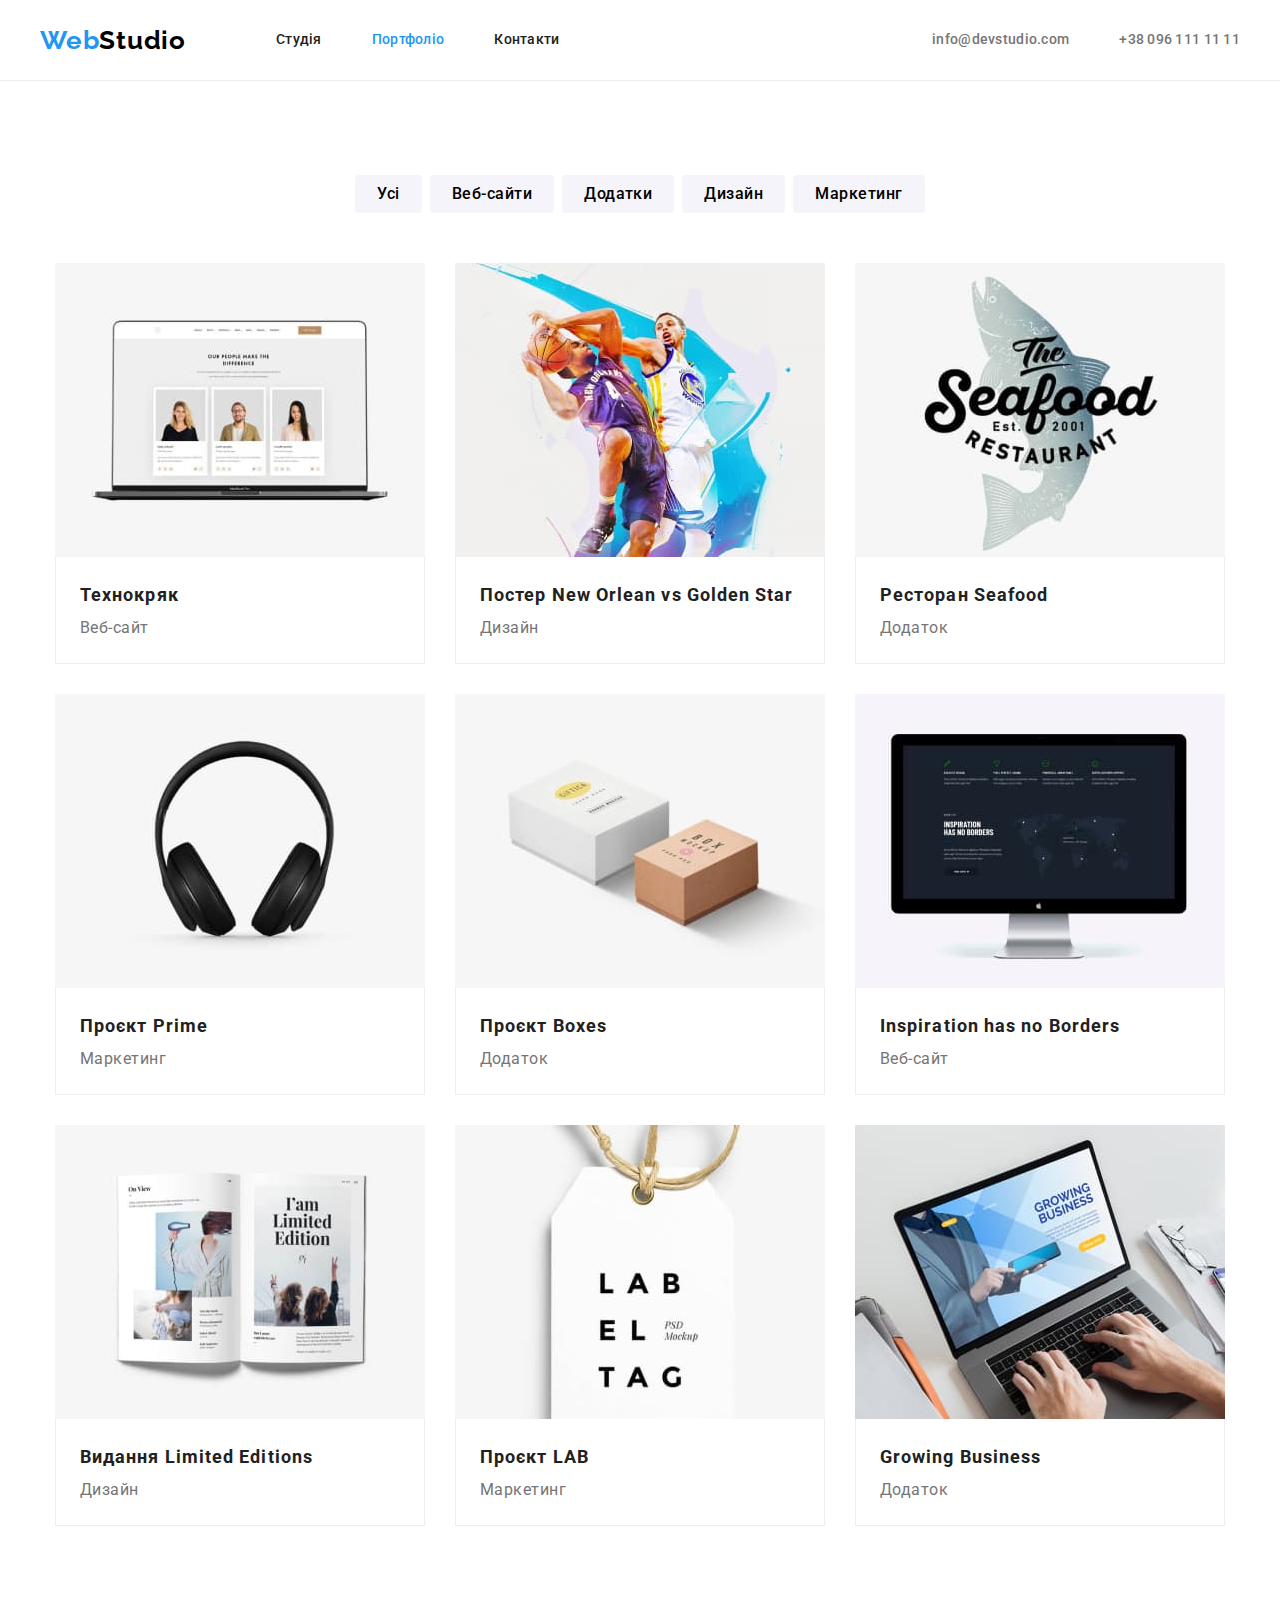
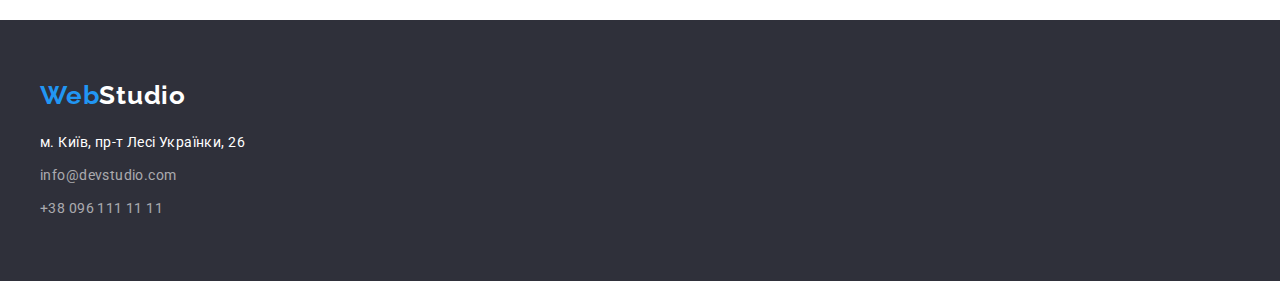
==== portfolio.html @ b2cba9a1 "Initial commit" ====
<!DOCTYPE html>
<html lang="uk">
	<head>
		<meta charset="UTF-8" />
		<meta http-equiv="X-UA-Compatible" content="IE=edge" />
		<meta name="viewport" content="width=device-width, initial-scale=1.0" />
		<title>Portfolio</title>
<!----------------------------- Modern Normailze ------------------------------>
<link rel="stylesheet" href="https://cdnjs.cloudflare.com/ajax/libs/modern-normalize/1.1.0/modern-normalize.min.css" integrity="sha512-wpPYUAdjBVSE4KJnH1VR1HeZfpl1ub8YT/NKx4PuQ5NmX2tKuGu6U/JRp5y+Y8XG2tV+wKQpNHVUX03MfMFn9Q==" crossorigin="anonymous" referrerpolicy="no-referrer" />
<!-------------------------------- Font-style ---------------------------------->
		<link rel="preconnect" href="https://fonts.googleapis.com" />
		<link rel="preconnect" href="https://fonts.gstatic.com" crossorigin />
		<link
			href="https://fonts.googleapis.com/css2?family=Raleway:wght@700&family=Roboto:wght@400;500;700;900&display=swap"
			rel="stylesheet"
		/>
<!---------------------------------- Styles ------------------------------------>
		<link rel="stylesheet" href="./css/styles.css" />
	</head>

<!---------------------------------- BODY ------------------------------------>
	<body>
		<!-- шапка сайту -->
		<header class="header">
			<div class="container nav">
				<!-- prettier-ignore -->
			<a href="./index.html" class="logo link">
				Web<span class="logo-header">Studio</span>
			</a>

			<!-- навігація по сайту -->
			<nav class="navigation">
				<ul class="nav-list list">
					<li>
						<a href="./index.html" class="nav-link link link-header">Студія</a>
					</li>
					<li>
						<a href="./portfolio.html" class="nav-link link link-header current">Портфоліо</a>
					</li>
					<li><a href="" class="nav-link link link-header">Контакти</a></li>
				</ul>
			</nav>

			<!-- зворотній зв'язок -->
			<ul class="contact-list list">
				<li>
					<a href="mailto:info@devstudio.com" class="contact-header link link-header">
						info@devstudio.com
					</a>
				</li>
				<li>
					<a href="tel:+380961111111" class="contact-header link link-header">
						+38 096 111 11 11
					</a>
				</li>
			</ul>
			</div>
		</header>

		<main>
			<section class="section">
				<div class="container">
					<!-- кнопки фільтру -->
				<ul class="button-list list padding-list-btn">
					<li><button type="button" class="btn">Усі</button></li>
					<li><button type="button" class="btn">Веб-сайти</button></li>
					<li><button type="button" class="btn">Додатки</button></li>
					<li><button type="button" class="btn">Дизайн</button></li>
					<li><button type="button" class="btn">Маркетинг</button></li>
				</ul>

				<!-- Приклади робіт -->
				<ul class="list gap-list no-padding-top">
					<li class="min-width">
						<img
							src="./images/portfolio/laptop.jpg"
							alt="ноутбук на екрані якого представлено фотографії працівників"
							width="370"
							height="294"
						/>
						<div class="card-content">
							<h2 class="portfolio-title">Технокряк</h2>
							<p class="portfolio-description">Веб-сайт</p>
						</div>
					</li>
					<li class="min-width">
						<img
							src="./images/portfolio/basketball-players.jpg"
							alt="два гравці баскетболу борються за м'яч"
							width="370"
							height="294"
						/>
						<div class="card-content">
							<h2 class="portfolio-title">
								Постер <span lang="en">New Orlean vs Golden Star</span>
							</h2>
							<p class="portfolio-description">Дизайн</p>
						</div>
					</li>
					<li class="min-width">
						<img
							src="./images/portfolio/sea-food.jpg"
							alt="напис на фоні риби 'The Seafood Restaurant'"
							width="370"
							height="294"
						/>
						<div class="card-content">
							<h2 class="portfolio-title">
								Ресторан
								<span lang="en">Seafood</span>
							</h2>
							<p class="portfolio-description">Додаток</p>
						</div>
					</li>
					<li class="min-width">
						<img
							src="./images/portfolio/headphones.jpg"
							alt="великі, чорні, безпровідні слухавки"
							width="370"
							height="294"
						/>
						<div class="card-content">
							<h2 class="portfolio-title">
								Проєкт
								<span lang="en">Prime</span>
							</h2>
							<p class="portfolio-description">Маркетинг</p>
						</div>
					</li>
					<li class="min-width">
						<img
							src="./images/portfolio/boxes.jpg"
							alt="дві картонні коробки, одна більша білого кольору та менша бежового кольору"
							width="370"
							height="294"
						/>
						<div class="card-content">
							<h2 class="portfolio-title">
								Проєкт
								<span lang="en">Boxes</span>
							</h2>
							<p class="portfolio-description">Додаток</p>
						</div>
					</li>
					<li class="min-width">
						<img
							src="./images/portfolio/monitor.jpg"
							alt="монітор на екрані якого на темному фоні є кілька написів білого кольору та карта світу"
							width="370"
							height="294"
						/>
						<div class="card-content">
							<h2 class="portfolio-title">
								<span lang="en">Inspiration has no Borders</span>
							</h2>
							<p class="portfolio-description">Веб-сайт</p>
						</div>
					</li>
					<li class="min-width">
						<img
							src="./images/portfolio/book.jpg"
							alt=" розгорнута книжка на одній з сторінок якої фото з жінкою в халаті яка сушить волосся феном і друга жінка яка сидить навприсядки та на другій сторінці фото з двома жінками з розпущеним волоссям, що стоять до нас спиною й одна з них, та що по лівій стороні, з піднесеною лівою рукою показує знак V"
							width="370"
							height="294"
						/>
						<div class="card-content">
							<h2 class="portfolio-title">
								Видання
								<span lang="en">Limited Editions</span>
							</h2>
							<p class="portfolio-description">Дизайн</p>
						</div>
					</li>
					<li class="min-width">
						<img
							src="./images/portfolio/label.jpg"
							alt="етикетка з написом label tag"
							width="370"
							height="294"
						/>						
						<div class="card-content">
							<h2 class="portfolio-title">
								Проєкт
								<span lang="en">LAB</span>
							</h2>
							<p class="portfolio-description">Маркетинг</p>
						</div>
					</li>
					<li class="min-width">
						<img
							src="./images/portfolio/laptop-hands.jpg"
							alt="руки на клавіатурі ноута"
							width="370"
							height="294"
						/>
						<div class="card-content">
							<h2 class="portfolio-title">
								<span lang="en">Growing Business</span>
							</h2>
							<p class="portfolio-description">Додаток</p>
						</div>
					</li>
				</ul>
				</div>
			</section>
		</main>

		<!-- підвал сайту -->
		<footer class="footer">
			<div class="container">
				<!-- prettier-ignore -->
					<a href="./index.html" class="logo link logo-margin">
						Web<span class="logo-footer">Studio</span>
					</a>
					<ul class="list">
						<li class="address-item">
							<a
								href="https://www.google.com/maps/place/Lesi+Ukrainky+Blvd,+26,+Kyiv,+Ukraina,+02000/@50.4265807,30.5361971,17z/data=!3m1!4b1!4m5!3m4!1s0x40d4cf0e033ecbe9:0x57a4dffefec77da0!8m2!3d50.4265807!4d30.5383858"
								title="Натисни сюди, щоб перейти за адресою в Google Maps"
								target="_blank"
								rel="noopener nofollower noreferrel"
								class="link address-link"
							>
								<address class="address link">
									м. Київ, пр-т Лесі Українки, 26
								</address>
							</a>
						</li>
						<li class="address-item">
							<a
								href="mailto:info@devstudio.com"
								title="Напиши нам"
								class="contact-footer link"
							>
								info@devstudio.com
							</a>
						</li>
						<li class="address-item">
							<a
								href="tel:+380961111111"
								title="Подзвони нам"
								class="contact-footer link"
							>
								+38 096 111 11 11
							</a>
						</li>
					</ul>
			</div>
		</footer>
	</body>
</html>
---- css/styles.css ----
:root {
	/* background-color  */
	--background-color-header: #ffffff;
	--background-color-footer-hero: #2f303a;
	--background-color-teams: #f5f4fa;
	--background-color-button: #2196f3;
	--background-color-button-disactive: #f5f4fa;
	--background-color-button-accent: #188ce8;
	--background-color-team-caption: #ffffff;
	--background-color-card-content: #ffffff;

	/* text color */
	--accent-text-color: #2196f3;
	--color-text-white: #ffffff;

	/* hero <h1> */
	--h1-headline-text-color: #ffffff;

	/* <h> */
	--h-headline-text-color: #212121;
	--border-botton-header: #ececec;

	/* <p> color */
	--primary-text-color: #757575;

	/* contact-footer */
	--footer-contact-color: rgba(255, 255, 255, 0.6);
	--address-text-color: #ffffff;

	/* logo color */
	--web-color: #2196f3;
	--color-studio-footer: #ffffff;
	--color-studio-header: #000000;

	/* width-gap */
	--width-gap-header: 50px;
	--width-gap-list: 30px;

	/* box-shadow */
	--card-box-shadow: 0px 1px 3px rgba(0, 0, 0, 0.12), 0px 1px 1px rgba(0, 0, 0, 0.14), 0px 2px 1px rgba(0, 0, 0, 0.2);
	--button-box-shadow: 0px 3px 1px rgba(0, 0, 0, 0.1), 0px 1px 2px rgba(0, 0, 0, 0.08), 0px 2px 2px rgba(0, 0, 0, 0.12);

	/* gap-pieces */
	--gap-pieces: 2;

	/* column-pieces */
	--column-pieces: 3;

	--card-border-color: #eeeeee;
}

/* General setting */
h1,
h2,
h3,
h4,
h5,
h6,
p,
ul {
	margin: 0;
	padding: 0;
}

body {
	margin: 0;
	background-color: var(--background-color-header);
	color: var(--primary-text-color);
	font-family: "Roboto", "Verdana", "Geneva", "Tahoma", sans-serif;
	font-weight: 400;
	font-style: normal;
}

.visually-hidden {
	position: absolute;
	white-space: nowrap;
	width: 1px;
	height: 1px;
	overflow: hidden;
	border: 0;
	padding: 0;
	clip: rect(0 0 0 0);
	clip-path: inset(50%);
	margin: -1px;
}

/* container style */
.container {
	/* display: flex; */
	margin-right: auto;
	margin-left: auto;
	width: 1200px;
	padding-left: 15px;
	padding-right: 15px;

	/* outline: 1px solid red; to remove */
}

.section.no-padding-down {
	padding-bottom: 0;
}

.section {
	padding-top: 94px;
	padding-bottom: 94px;
}

img {
	display: block;
	max-width: 100%;
	height: auto;
}

.gap-list {
	display: flex;
	flex-wrap: wrap;
	justify-content: center;
	gap: var(--width-gap-list);
}

/*-------------------------HEADER*-------------------------*/
.header {
	font-weight: 500;
	font-size: 14px;
	line-height: 1.14;
	letter-spacing: 0.02em;

	border-bottom: 1px solid var(--border-botton-header);
}

.link-header {
	padding-top: 32px;
	padding-bottom: 32px;;
}

/* logo */
.logo {
	display: inline-block;
	font-family: "Raleway";
	font-weight: 700;
	font-size: 26px;
	line-height: 1.19;
	letter-spacing: 0.03em;

	color: var(--accent-text-color);
}

.logo-header {
	color: var(--color-studio-header);
}

.logo-footer {
	color: var(--color-studio-footer);
}

/* navigation site */
.nav {
	display: flex;
	align-items: center;
}

.nav-link {
	display: block;
	color: var(--h-headline-text-color);
}

.navigation {
	margin-left: 90px;
}

.nav-list {
	display: flex;
	/* flex-wrap: wrap; */
	gap: var(--width-gap-header);
}

.nav-list .link.current {
	color: var(--accent-text-color);
}

.list {
	list-style: none;
}

.link {
	text-decoration: none;
}

.link:hover,
.link:focus {
	color: var(--accent-text-color);
}

/* contact header */
.contact-header {
	color: var(--primary-text-color);
}

.contact-list {
	display: flex;
	gap: 50px;
	margin-left: auto;
}

.title {
	margin-bottom: 50px;

	font-weight: 700;
	font-size: 36px;
	line-height: 1.17;
	text-align: center;
	letter-spacing: 0.03em;

	color: var(--h-headline-text-color);
}

/*-------------------------MAIN - HTML ------------------------*/
/*-------------- hero section --------------*/
.hero {
	text-align: center;
	color: var(--h1-headline-text-color);
	background-color: var(--background-color-footer-hero);

	padding-top: 200px;
	padding-bottom: 200px;
}

.hero-title {
	margin-bottom: 30px;

	font-weight: 900;
	font-size: 44px;
	line-height: 1.36;
	text-align: center;
	letter-spacing: 0.06em;
	text-transform: uppercase;
}

.button {
	display: inline-block;

	font-family: inherit;
	font-weight: 700;
	font-size: 16px;
	line-height: 1.88;
	letter-spacing: 0.06em;

	padding-top: 10px;
	padding-bottom: 10px;
	padding-left: 32px;
	padding-right: 32px;

	border: none;	
	color: var(--color-text-white);
	background-color: var(--background-color-button);

	cursor: pointer;

	box-shadow: 0px 4px 4px rgba(0, 0, 0, 0.15);
	border-radius: 4px;	
}

.button:hover,
.button:focus {
	background-color: var(--background-color-button-accent);
}

/*-------------- STRENGTHS SECTION --------------*/
.item {
	min-width: 270px;
}

.no-wrap {
	flex-wrap: nowrap;
}

.strengths-title {
	margin-bottom: 10px;

	font-weight: 700;
	font-size: 14px;
	line-height: 1.14;
	letter-spacing: 0.03em;
	text-transform: uppercase;

	color: var(--h-headline-text-color);
}

.strengths-description {
	font-size: 14px;
	line-height: 1.7;
	letter-spacing: 0.03em;
}

/* if delete class "gap-list" from <ul> element in the STRENGTHS SECTION and add class "strengths-list" we can use below code */

/* .strengths-list {
	display: flex;
}

.strengths-list li:not(:last-child) {
	margin-right: 30px;
} */

/*-------------- WORK SECTION --------------*/
.min-width {
	flex-basis: calc((100%-var(--width-gap-list)*(var(--column-pieces)-1))/var(--column-pieces));
}

/* if delete class "gap-list" from <ul> element in the WORK SECTION and add class "work-list" and add class "work-item" for <li> element we can use below code */

/* .work-list {
	display: flex;
	flex-wrap: wrap;
}

.work-list .work-item:not(:nth-child(3)) {
	margin-right: 30px;
} */

/*-------------- TEAM SECTION --------------*/

.team {
	background-color: var(--background-color-teams);
}

.team-title {
	font-weight: 500;
	font-size: 16px;
	line-height: 1.19;
	/* text-align: center; */
	letter-spacing: 0.03em;

	margin-bottom: 10px;

	color: var(--h-headline-text-color);
}

.team-description {
	font-size: 16px;
	line-height: 1.19;
	/* text-align: center; */
	letter-spacing: 0.03em;
}

.team-caption {
	padding-top: 30px;
	padding-bottom: 30px;

	text-align: center;

	background-color: var(--background-color-team-caption);
	
	border-radius: 0px 0px 4px 4px;
}

.team-list li {
	box-shadow: var(--card-box-shadow);
	border-radius: 0px 0px 4px 4px;
}

/* if delete class "gap-list" from <ul> element in the TEAM SECTION and add class "team-list" we can use below code */

/* .team-list {
	display: flex;
}

.team-list li:not(:last-child) {
	margin-right: 30px;
} */


/*-------------------------FOOTER-------------------------*/

.footer {
	font-size: 14px;
	line-height: 1.71;
	letter-spacing: 0.03em;

	padding-top: 60px;
	padding-bottom: 60px;

	background-color: var(--background-color-footer-hero);
}

.address {
	font-style: normal;
	color: var(--address-text-color);
}
.contact-footer {
	color: var(--footer-contact-color);
}

.logo-margin {
	margin-bottom: 20px;
}

.address-item + .address-item {
	margin-top: 9px;
}

.address-link {
	display: inline-block;
}

/* *** */

/*-------------------------MAIN - PORTFOLIO ------------------------*/
/*-------------------------list of button ------------------------*/
.btn {
	font-family: inherit;
	font-weight: 500;
	font-size: 16px;
	line-height: 1.63;
	text-align: center;
	letter-spacing: 0.03em;

	padding-top: 6px;
	padding-bottom: 6px;
	padding-left: 22px;
	padding-right: 22px;

	background-color: var(--background-color-button-disactive);

	border: none;
	border-radius: 4px;
	/* border: 1px solid var(--background-color-button-disactive); */
}
.btn:hover,
.btn:focus {
	background-color: var(--background-color-button-accent);
	color: var(--address-text-color);

	box-shadow: var(--button-box-shadow);
	border-radius: 4px;

	cursor: pointer;
}

.button-list {
	display: flex;
	justify-content: center;
	gap: 8px;
	
}

.padding-list-btn {
	margin-bottom: 50px;
	padding-bottom: 0;
}

/*------------------------- gallery work ------------------------*/
.card-content {
	padding-top: 20px;
	padding-bottom: 20px;
	padding-right: 24px;
	padding-left: 24px;

	background: var(--background-color-card-content);
	border-bottom: 1px solid var(--card-border-color);
	border-right: 1px solid var(--card-border-color);
	border-left: 1px solid var(--card-border-color);

}

.portfolio-title {
	font-size: 18px;
	line-height: 2;
	letter-spacing: 0.06em;

	color: var(--h-headline-text-color);
}

.portfolio-description {
	font-size: 16px;
	line-height: 1.88;
	letter-spacing: 0.03em;

	color: var(--primary-text-color);
}

.no-padding-top {
	padding-top: 0;
}
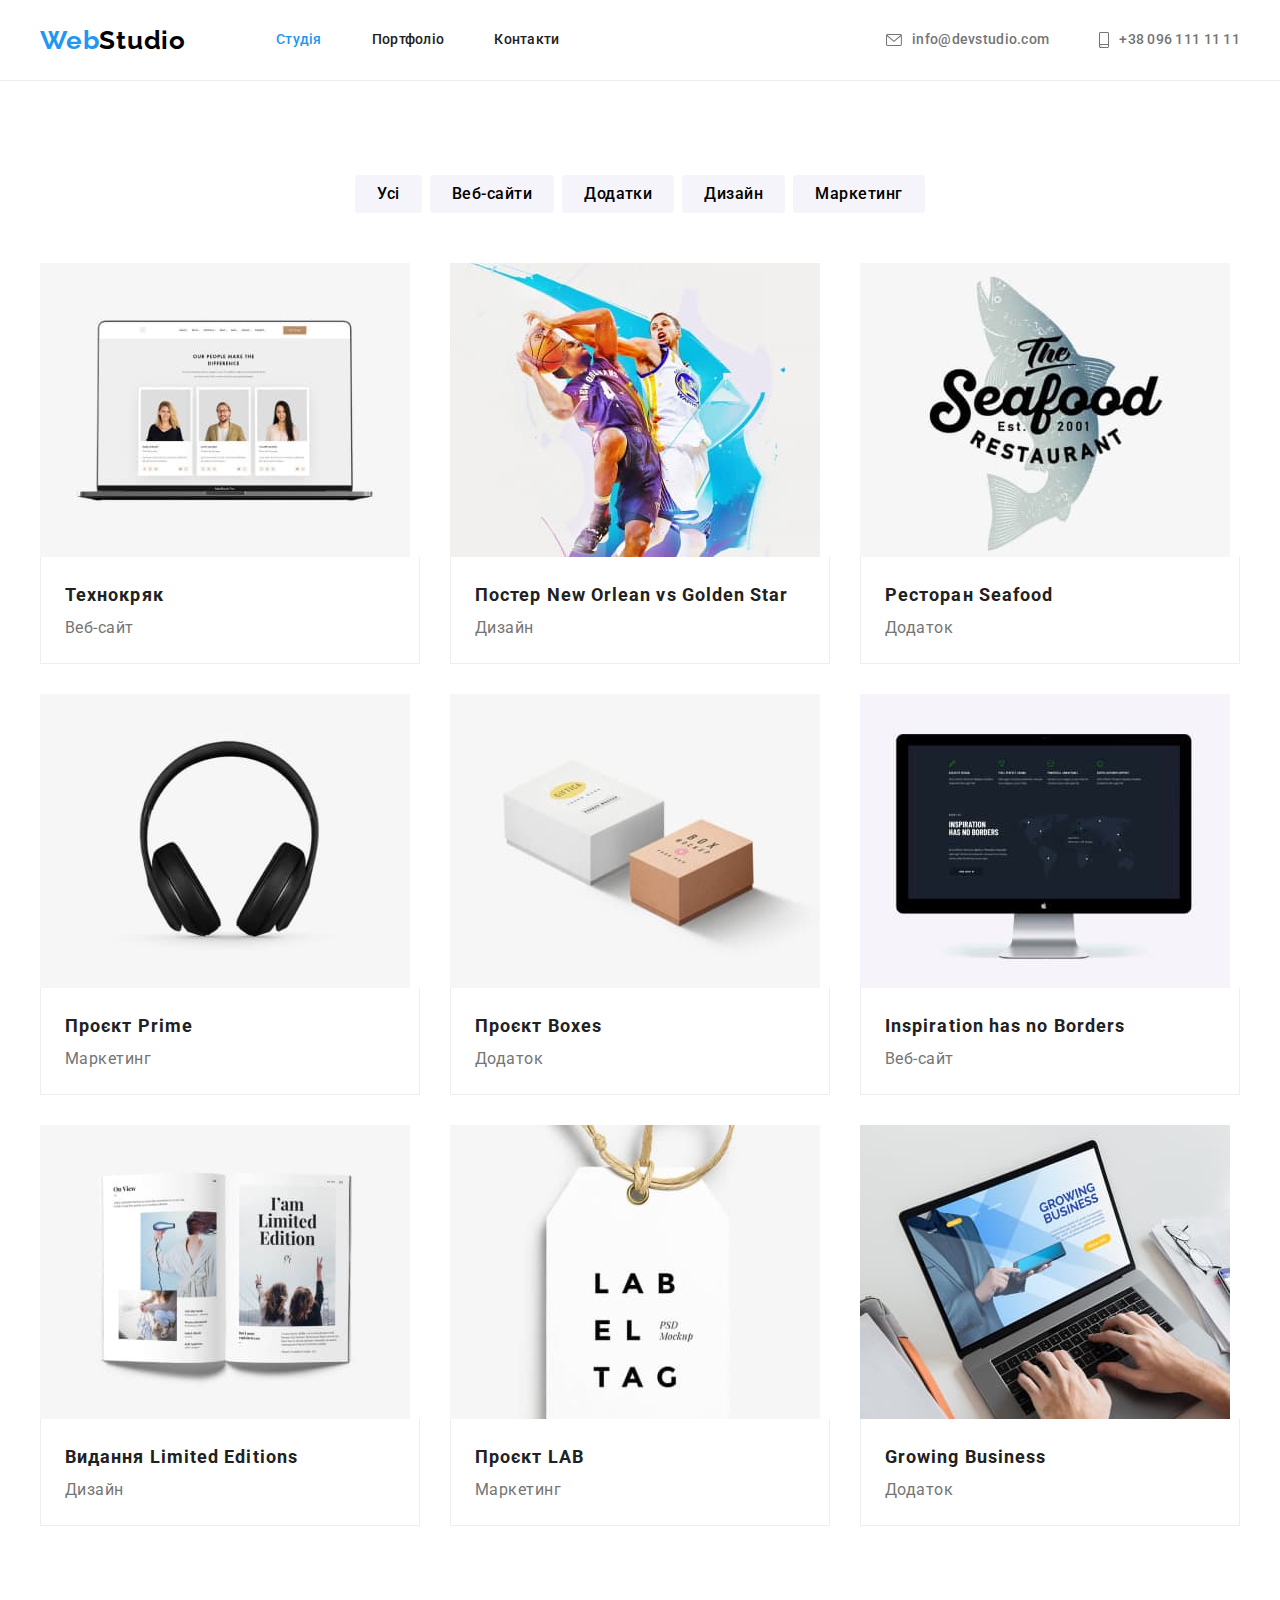
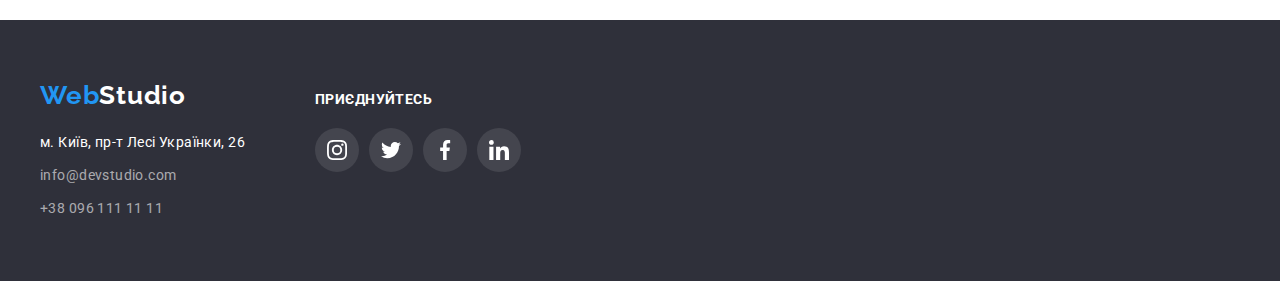
==== commit 52649fa3: "ДЗ-4" ====
--- a/portfolio.html
+++ b/portfolio.html
@@ -5,55 +5,74 @@
 		<meta http-equiv="X-UA-Compatible" content="IE=edge" />
 		<meta name="viewport" content="width=device-width, initial-scale=1.0" />
 		<title>Portfolio</title>
-<!----------------------------- Modern Normailze ------------------------------>
-<link rel="stylesheet" href="https://cdnjs.cloudflare.com/ajax/libs/modern-normalize/1.1.0/modern-normalize.min.css" integrity="sha512-wpPYUAdjBVSE4KJnH1VR1HeZfpl1ub8YT/NKx4PuQ5NmX2tKuGu6U/JRp5y+Y8XG2tV+wKQpNHVUX03MfMFn9Q==" crossorigin="anonymous" referrerpolicy="no-referrer" />
-<!-------------------------------- Font-style ---------------------------------->
+		<!----------------------------- Modern Normailze ------------------------------>
+		<link
+			rel="stylesheet"
+			href="https://cdnjs.cloudflare.com/ajax/libs/modern-normalize/1.1.0/modern-normalize.min.css"
+			integrity="sha512-wpPYUAdjBVSE4KJnH1VR1HeZfpl1ub8YT/NKx4PuQ5NmX2tKuGu6U/JRp5y+Y8XG2tV+wKQpNHVUX03MfMFn9Q=="
+			crossorigin="anonymous"
+			referrerpolicy="no-referrer"
+		/>
+		<!-------------------------------- Font-style ---------------------------------->
 		<link rel="preconnect" href="https://fonts.googleapis.com" />
 		<link rel="preconnect" href="https://fonts.gstatic.com" crossorigin />
 		<link
 			href="https://fonts.googleapis.com/css2?family=Raleway:wght@700&family=Roboto:wght@400;500;700;900&display=swap"
 			rel="stylesheet"
 		/>
-<!---------------------------------- Styles ------------------------------------>
+		<!---------------------------------- Styles ------------------------------------>
 		<link rel="stylesheet" href="./css/styles.css" />
 	</head>
 
-<!---------------------------------- BODY ------------------------------------>
+	<!---------------------------------- BODY ------------------------------------>
 	<body>
 		<!-- шапка сайту -->
 		<header class="header">
 			<div class="container nav">
 				<!-- prettier-ignore -->
-			<a href="./index.html" class="logo link">
+				<a href="./index.html" class="logo link">
 				Web<span class="logo-header">Studio</span>
 			</a>
 
-			<!-- навігація по сайту -->
-			<nav class="navigation">
-				<ul class="nav-list list">
+				<!-- навігація по сайту -->
+				<nav class="navigation">
+					<ul class="nav-list list">
+						<li>
+							<a href="./index.html" class="nav-link link link-header current"
+								>Студія</a
+							>
+						</li>
+						<li>
+							<a href="./portfolio.html" class="nav-link link link-header"
+								>Портфоліо</a
+							>
+						</li>
+						<li><a href="" class="nav-link link link-header">Контакти</a></li>
+					</ul>
+				</nav>
+
+				<!-- зворотній зв'язок -->
+				<ul class="contact-list list">
 					<li>
-						<a href="./index.html" class="nav-link link link-header">Студія</a>
+						<a
+							href="mailto:info@devstudio.com"
+							class="contact-header link link-header"
+						>
+							<svg class="email" width="16" height="12">
+								<use href="./images/icons.svg#email"></use>
+							</svg>
+							info@devstudio.com
+						</a>
 					</li>
 					<li>
-						<a href="./portfolio.html" class="nav-link link link-header current">Портфоліо</a>
+						<a href="tel:+380961111111" class="contact-header link link-header">
+							<svg class="smartphone" width="10" height="16">
+								<use href="./images/icons.svg#smartphone"></use>
+							</svg>
+							+38 096 111 11 11
+						</a>
 					</li>
-					<li><a href="" class="nav-link link link-header">Контакти</a></li>
 				</ul>
-			</nav>
-
-			<!-- зворотній зв'язок -->
-			<ul class="contact-list list">
-				<li>
-					<a href="mailto:info@devstudio.com" class="contact-header link link-header">
-						info@devstudio.com
-					</a>
-				</li>
-				<li>
-					<a href="tel:+380961111111" class="contact-header link link-header">
-						+38 096 111 11 11
-					</a>
-				</li>
-			</ul>
 			</div>
 		</header>
 
@@ -61,157 +80,158 @@
 			<section class="section">
 				<div class="container">
 					<!-- кнопки фільтру -->
-				<ul class="button-list list padding-list-btn">
-					<li><button type="button" class="btn">Усі</button></li>
-					<li><button type="button" class="btn">Веб-сайти</button></li>
-					<li><button type="button" class="btn">Додатки</button></li>
-					<li><button type="button" class="btn">Дизайн</button></li>
-					<li><button type="button" class="btn">Маркетинг</button></li>
-				</ul>
-
-				<!-- Приклади робіт -->
-				<ul class="list gap-list no-padding-top">
-					<li class="min-width">
-						<img
-							src="./images/portfolio/laptop.jpg"
-							alt="ноутбук на екрані якого представлено фотографії працівників"
-							width="370"
-							height="294"
-						/>
-						<div class="card-content">
-							<h2 class="portfolio-title">Технокряк</h2>
-							<p class="portfolio-description">Веб-сайт</p>
-						</div>
-					</li>
-					<li class="min-width">
-						<img
-							src="./images/portfolio/basketball-players.jpg"
-							alt="два гравці баскетболу борються за м'яч"
-							width="370"
-							height="294"
-						/>
-						<div class="card-content">
-							<h2 class="portfolio-title">
-								Постер <span lang="en">New Orlean vs Golden Star</span>
-							</h2>
-							<p class="portfolio-description">Дизайн</p>
-						</div>
-					</li>
-					<li class="min-width">
-						<img
-							src="./images/portfolio/sea-food.jpg"
-							alt="напис на фоні риби 'The Seafood Restaurant'"
-							width="370"
-							height="294"
-						/>
-						<div class="card-content">
-							<h2 class="portfolio-title">
-								Ресторан
-								<span lang="en">Seafood</span>
-							</h2>
-							<p class="portfolio-description">Додаток</p>
-						</div>
-					</li>
-					<li class="min-width">
-						<img
-							src="./images/portfolio/headphones.jpg"
-							alt="великі, чорні, безпровідні слухавки"
-							width="370"
-							height="294"
-						/>
-						<div class="card-content">
-							<h2 class="portfolio-title">
-								Проєкт
-								<span lang="en">Prime</span>
-							</h2>
-							<p class="portfolio-description">Маркетинг</p>
-						</div>
-					</li>
-					<li class="min-width">
-						<img
-							src="./images/portfolio/boxes.jpg"
-							alt="дві картонні коробки, одна більша білого кольору та менша бежового кольору"
-							width="370"
-							height="294"
-						/>
-						<div class="card-content">
-							<h2 class="portfolio-title">
-								Проєкт
-								<span lang="en">Boxes</span>
-							</h2>
-							<p class="portfolio-description">Додаток</p>
-						</div>
-					</li>
-					<li class="min-width">
-						<img
-							src="./images/portfolio/monitor.jpg"
-							alt="монітор на екрані якого на темному фоні є кілька написів білого кольору та карта світу"
-							width="370"
-							height="294"
-						/>
-						<div class="card-content">
-							<h2 class="portfolio-title">
-								<span lang="en">Inspiration has no Borders</span>
-							</h2>
-							<p class="portfolio-description">Веб-сайт</p>
-						</div>
-					</li>
-					<li class="min-width">
-						<img
-							src="./images/portfolio/book.jpg"
-							alt=" розгорнута книжка на одній з сторінок якої фото з жінкою в халаті яка сушить волосся феном і друга жінка яка сидить навприсядки та на другій сторінці фото з двома жінками з розпущеним волоссям, що стоять до нас спиною й одна з них, та що по лівій стороні, з піднесеною лівою рукою показує знак V"
-							width="370"
-							height="294"
-						/>
-						<div class="card-content">
-							<h2 class="portfolio-title">
-								Видання
-								<span lang="en">Limited Editions</span>
-							</h2>
-							<p class="portfolio-description">Дизайн</p>
-						</div>
-					</li>
-					<li class="min-width">
-						<img
-							src="./images/portfolio/label.jpg"
-							alt="етикетка з написом label tag"
-							width="370"
-							height="294"
-						/>						
-						<div class="card-content">
-							<h2 class="portfolio-title">
-								Проєкт
-								<span lang="en">LAB</span>
-							</h2>
-							<p class="portfolio-description">Маркетинг</p>
-						</div>
-					</li>
-					<li class="min-width">
-						<img
-							src="./images/portfolio/laptop-hands.jpg"
-							alt="руки на клавіатурі ноута"
-							width="370"
-							height="294"
-						/>
-						<div class="card-content">
-							<h2 class="portfolio-title">
-								<span lang="en">Growing Business</span>
-							</h2>
-							<p class="portfolio-description">Додаток</p>
-						</div>
-					</li>
-				</ul>
+					<ul class="button-list list padding-list-btn">
+						<li><button type="button" class="btn">Усі</button></li>
+						<li><button type="button" class="btn">Веб-сайти</button></li>
+						<li><button type="button" class="btn">Додатки</button></li>
+						<li><button type="button" class="btn">Дизайн</button></li>
+						<li><button type="button" class="btn">Маркетинг</button></li>
+					</ul>
+
+					<!-- Приклади робіт -->
+					<ul class="list gap-list no-padding-top">
+						<li class="card">
+							<img
+								src="./images/portfolio/laptop.jpg"
+								alt="ноутбук на екрані якого представлено фотографії працівників"
+								width="370"
+								height="294"
+							/>
+							<div class="card-content">
+								<h2 class="portfolio-title">Технокряк</h2>
+								<p class="portfolio-description">Веб-сайт</p>
+							</div>
+						</li>
+						<li class="card">
+							<img
+								src="./images/portfolio/basketball-players.jpg"
+								alt="два гравці баскетболу борються за м'яч"
+								width="370"
+								height="294"
+							/>
+							<div class="card-content">
+								<h2 class="portfolio-title">
+									Постер <span lang="en">New Orlean vs Golden Star</span>
+								</h2>
+								<p class="portfolio-description">Дизайн</p>
+							</div>
+						</li>
+						<li class="card">
+							<img
+								src="./images/portfolio/sea-food.jpg"
+								alt="напис на фоні риби 'The Seafood Restaurant'"
+								width="370"
+								height="294"
+							/>
+							<div class="card-content">
+								<h2 class="portfolio-title">
+									Ресторан
+									<span lang="en">Seafood</span>
+								</h2>
+								<p class="portfolio-description">Додаток</p>
+							</div>
+						</li>
+						<li class="card">
+							<img
+								src="./images/portfolio/headphones.jpg"
+								alt="великі, чорні, безпровідні слухавки"
+								width="370"
+								height="294"
+							/>
+							<div class="card-content">
+								<h2 class="portfolio-title">
+									Проєкт
+									<span lang="en">Prime</span>
+								</h2>
+								<p class="portfolio-description">Маркетинг</p>
+							</div>
+						</li>
+						<li class="card">
+							<img
+								src="./images/portfolio/boxes.jpg"
+								alt="дві картонні коробки, одна більша білого кольору та менша бежового кольору"
+								width="370"
+								height="294"
+							/>
+							<div class="card-content">
+								<h2 class="portfolio-title">
+									Проєкт
+									<span lang="en">Boxes</span>
+								</h2>
+								<p class="portfolio-description">Додаток</p>
+							</div>
+						</li>
+						<li class="card">
+							<img
+								src="./images/portfolio/monitor.jpg"
+								alt="монітор на екрані якого на темному фоні є кілька написів білого кольору та карта світу"
+								width="370"
+								height="294"
+							/>
+							<div class="card-content">
+								<h2 class="portfolio-title">
+									<span lang="en">Inspiration has no Borders</span>
+								</h2>
+								<p class="portfolio-description">Веб-сайт</p>
+							</div>
+						</li>
+						<li class="card">
+							<img
+								src="./images/portfolio/book.jpg"
+								alt=" розгорнута книжка на одній з сторінок якої фото з жінкою в халаті яка сушить волосся феном і друга жінка яка сидить навприсядки та на другій сторінці фото з двома жінками з розпущеним волоссям, що стоять до нас спиною й одна з них, та що по лівій стороні, з піднесеною лівою рукою показує знак V"
+								width="370"
+								height="294"
+							/>
+							<div class="card-content">
+								<h2 class="portfolio-title">
+									Видання
+									<span lang="en">Limited Editions</span>
+								</h2>
+								<p class="portfolio-description">Дизайн</p>
+							</div>
+						</li>
+						<li class="card">
+							<img
+								src="./images/portfolio/label.jpg"
+								alt="етикетка з написом label tag"
+								width="370"
+								height="294"
+							/>
+							<div class="card-content">
+								<h2 class="portfolio-title">
+									Проєкт
+									<span lang="en">LAB</span>
+								</h2>
+								<p class="portfolio-description">Маркетинг</p>
+							</div>
+						</li>
+						<li class="card">
+							<img
+								src="./images/portfolio/laptop-hands.jpg"
+								alt="руки на клавіатурі ноута"
+								width="370"
+								height="294"
+							/>
+							<div class="card-content">
+								<h2 class="portfolio-title">
+									<span lang="en">Growing Business</span>
+								</h2>
+								<p class="portfolio-description">Додаток</p>
+							</div>
+						</li>
+					</ul>
 				</div>
 			</section>
 		</main>
 
 		<!-- підвал сайту -->
 		<footer class="footer">
-			<div class="container">
-				<!-- prettier-ignore -->
+			<div class="container footer-container">
+				<div class="contacts">
+					<!-- prettier-ignore -->
 					<a href="./index.html" class="logo link logo-margin">
-						Web<span class="logo-footer">Studio</span>
-					</a>
+							Web<span class="logo-footer">Studio</span>
+						</a>
 					<ul class="list">
 						<li class="address-item">
 							<a
@@ -245,6 +265,64 @@
 							</a>
 						</li>
 					</ul>
+				</div>
+				<div>
+					<h3 class="footer-title">Приєднуйтесь</h3>
+					<ul class="socials-footer link list">
+						<li class="socials-item">
+							<a
+								class="socials-link footer-link link"
+								target="_blank"
+								rel="noopener noreferrel"
+								aria-label="Іконка інстаграму"
+								href="https://instagram.com"
+							>
+								<svg class="socials-icon" width="20" height="20">
+									<use href="./images/icons.svg#instagram"></use>
+								</svg>
+							</a>
+						</li>
+						<li class="socials-item">
+							<a
+								class="socials-link footer-link link"
+								target="_blank"
+								rel="noopener noreferrel"
+								aria-label="Іконка твітера"
+								href="https://twitter.com"
+							>
+								<svg class="socials-icon" width="20" height="20">
+									<use href="./images/icons.svg#twitter"></use>
+								</svg>
+							</a>
+						</li>
+						<li class="socials-item">
+							<a
+								class="socials-link footer-link link"
+								target="_blank"
+								rel="noopener noreferrel"
+								aria-label="Іконка фейсбуку"
+								href="https://facebook.com"
+							>
+								<svg class="socials-icon" width="20" height="20">
+									<use href="./images/icons.svg#facebook"></use>
+								</svg>
+							</a>
+						</li>
+						<li class="socials-item">
+							<a
+								class="socials-link footer-link link"
+								target="_blank"
+								rel="noopener noreferrel"
+								aria-label="Іконка лінкедін"
+								href="https://linkedin.com"
+							>
+								<svg class="socials-icon" width="20" height="20">
+									<use href="./images/icons.svg#linkedin"></use>
+								</svg>
+							</a>
+						</li>
+					</ul>
+				</div>
 			</div>
 		</footer>
 	</body>
--- a/css/styles.css
+++ b/css/styles.css
@@ -8,10 +8,22 @@
 	--background-color-button-accent: #188ce8;
 	--background-color-team-caption: #ffffff;
 	--background-color-card-content: #ffffff;
+	--background-color-socials-icons: rgba(33, 150, 243, 1);
+	--background-color-socials-icons-footer: rgba(255, 255, 255, 0.1);
+	--background-color-icons-strengths: rgba(245, 244, 250, 1);
 
 	/* text color */
 	--accent-text-color: #2196f3;
 	--color-text-white: #ffffff;
+
+	/* icons color */
+	--social-icons-color: rgba(175, 177, 184, 1);
+	--social-icons-active-color: rgba(255, 255, 255, 1);
+
+	--social-icons-footer-color: rgba(255, 255, 255, 1);
+
+	--costumer-color: rgba(175, 177, 184, 1);
+	--costumer-accent-color: rgba(33, 150, 243, 1);
 
 	/* hero <h1> */
 	--h1-headline-text-color: #ffffff;
@@ -37,8 +49,10 @@
 	--width-gap-list: 30px;
 
 	/* box-shadow */
-	--card-box-shadow: 0px 1px 3px rgba(0, 0, 0, 0.12), 0px 1px 1px rgba(0, 0, 0, 0.14), 0px 2px 1px rgba(0, 0, 0, 0.2);
-	--button-box-shadow: 0px 3px 1px rgba(0, 0, 0, 0.1), 0px 1px 2px rgba(0, 0, 0, 0.08), 0px 2px 2px rgba(0, 0, 0, 0.12);
+	--card-box-shadow: 0px 1px 3px rgba(0, 0, 0, 0.12),
+		0px 1px 1px rgba(0, 0, 0, 0.14), 0px 2px 1px rgba(0, 0, 0, 0.2);
+	--button-box-shadow: 0px 3px 1px rgba(0, 0, 0, 0.1),
+		0px 1px 2px rgba(0, 0, 0, 0.08), 0px 2px 2px rgba(0, 0, 0, 0.12);
 
 	/* gap-pieces */
 	--gap-pieces: 2;
@@ -46,6 +60,7 @@
 	/* column-pieces */
 	--column-pieces: 3;
 
+	/* border */
 	--card-border-color: #eeeeee;
 }
 
@@ -130,7 +145,7 @@
 
 .link-header {
 	padding-top: 32px;
-	padding-bottom: 32px;;
+	padding-bottom: 32px;
 }
 
 /* logo */
@@ -191,8 +206,17 @@
 	color: var(--accent-text-color);
 }
 
+.email,
+.smartphone {
+	fill: currentColor;
+}
+
 /* contact header */
 .contact-header {
+	display: flex;
+	align-items: center;
+	gap: 10px;
+
 	color: var(--primary-text-color);
 }
 
@@ -200,6 +224,7 @@
 	display: flex;
 	gap: 50px;
 	margin-left: auto;
+	align-items: center;
 }
 
 .title {
@@ -221,6 +246,22 @@
 	color: var(--h1-headline-text-color);
 	background-color: var(--background-color-footer-hero);
 
+	max-width: 1600px;
+	max-height: 600px;
+	margin-left: auto;
+	margin-right: auto;
+
+	background-image: linear-gradient(
+			to left,
+			rgba(47, 48, 58, 0.4),
+			rgba(47, 48, 58, 0.4)
+		),
+		url(../images/index/bg-hero.jpg);
+
+	background-repeat: no-repeat;
+	background-position: center;
+	background-size: cover;
+
 	padding-top: 200px;
 	padding-bottom: 200px;
 }
@@ -250,14 +291,14 @@
 	padding-left: 32px;
 	padding-right: 32px;
 
-	border: none;	
+	border: none;
 	color: var(--color-text-white);
 	background-color: var(--background-color-button);
 
 	cursor: pointer;
 
 	box-shadow: 0px 4px 4px rgba(0, 0, 0, 0.15);
-	border-radius: 4px;	
+	border-radius: 4px;
 }
 
 .button:hover,
@@ -302,21 +343,23 @@
 	margin-right: 30px;
 } */
 
+.icon-list {
+	display: flex;
+	margin-bottom: 30px;
+	gap: 30px;
+}
+
+.icon {
+	display: flex;
+	justify-content: center;
+	align-items: center;
+	width: 270px;
+	height: 120px;
+
+	background-color: var(--background-color-icons-strengths);
+	border-radius: 4px;
+}
 /*-------------- WORK SECTION --------------*/
-.min-width {
-	flex-basis: calc((100%-var(--width-gap-list)*(var(--column-pieces)-1))/var(--column-pieces));
-}
-
-/* if delete class "gap-list" from <ul> element in the WORK SECTION and add class "work-list" and add class "work-item" for <li> element we can use below code */
-
-/* .work-list {
-	display: flex;
-	flex-wrap: wrap;
-}
-
-.work-list .work-item:not(:nth-child(3)) {
-	margin-right: 30px;
-} */
 
 /*-------------- TEAM SECTION --------------*/
 
@@ -328,7 +371,8 @@
 	font-weight: 500;
 	font-size: 16px;
 	line-height: 1.19;
-	/* text-align: center; */
+	justify-content: center;
+	text-align: center;
 	letter-spacing: 0.03em;
 
 	margin-bottom: 10px;
@@ -339,8 +383,11 @@
 .team-description {
 	font-size: 16px;
 	line-height: 1.19;
-	/* text-align: center; */
-	letter-spacing: 0.03em;
+	text-align: center;
+	justify-content: center;
+	letter-spacing: 0.03em;
+
+	margin-bottom: 16px;
 }
 
 .team-caption {
@@ -350,11 +397,11 @@
 	text-align: center;
 
 	background-color: var(--background-color-team-caption);
-	
+
 	border-radius: 0px 0px 4px 4px;
 }
 
-.team-list li {
+.team-list > li {
 	box-shadow: var(--card-box-shadow);
 	border-radius: 0px 0px 4px 4px;
 }
@@ -369,10 +416,83 @@
 	margin-right: 30px;
 } */
 
+.socials {
+	display: flex;
+	justify-content: center;
+	align-items: center;
+	gap: 10px;
+}
+
+.socials-link {
+	display: flex;
+	justify-content: center;
+	align-items: center;
+	width: 44px;
+	height: 44px;
+
+	border-radius: 50%;
+	color: var(--social-icons-color);
+}
+
+.socials-link:hover,
+.socials-link:focus {
+	color: var(--social-icons-active-color);
+	background-color: var(--background-color-socials-icons);
+}
+
+.socials-icon {
+	fill: currentColor;
+}
+
+/* розширений варіант зміни кольору */
+/* .socials-icon {
+	fill: var(--social-icons-color);
+}
+
+.socials-link:hover .socials-icon,
+.socials-link:focus .socials-icon {
+	fill: var(--social-icons-active-color);
+}
+
+.socials-link:hover,
+.socials-link:focus {
+	background-color: var(--background-color-socials-icons);
+} */
+
+/* COSTUMER */
+
+.costumer {
+	margin: 0;
+}
+
+.costumer-link {
+	display: flex;
+	justify-content: center;
+	align-items: center;
+
+	width: 170px;
+	height: 92px;
+
+	border: 1px solid var(--costumer-color);
+	border-radius: 4px;
+
+	color: var(--costumer-color);
+}
+
+.costumer-link:hover,
+.costumer-link:focus {
+	color: var(--costumer-accent-color);
+	border-color: var(--costumer-accent-color);
+}
+
+.costumer-icon {
+	fill: currentColor;
+}
 
 /*-------------------------FOOTER-------------------------*/
 
 .footer {
+	display: flex;
 	font-size: 14px;
 	line-height: 1.71;
 	letter-spacing: 0.03em;
@@ -381,6 +501,15 @@
 	padding-bottom: 60px;
 
 	background-color: var(--background-color-footer-hero);
+}
+
+.footer-container {
+	display: flex;
+	gap: 70px;
+}
+
+.socials-footer {
+	color: var(--social-icons-footer-color);
 }
 
 .address {
@@ -401,6 +530,38 @@
 
 .address-link {
 	display: inline-block;
+}
+
+.socials-footer {
+	display: flex;
+	color: var(--social-icons-footer-color);
+	gap: 10px;
+	margin-top: 20px;
+	padding-bottom: 40px;
+}
+
+.footer-title {
+	font-size: 14px;
+	line-height: 1.14;
+	letter-spacing: 0.03em;
+	text-transform: uppercase;
+
+	padding-top: 12px;
+
+	color: var(--color-text-white);
+}
+
+.socials-footer .socials-link {
+	background-color: var(--background-color-socials-icons-footer);
+}
+
+.footer-link {
+	color: var(--color-text-white);
+}
+
+.footer-link:hover,
+.footer-link:focus {
+	background-color: var(--background-color-socials-icons);
 }
 
 /* *** */
@@ -441,7 +602,6 @@
 	display: flex;
 	justify-content: center;
 	gap: 8px;
-	
 }
 
 .padding-list-btn {
@@ -450,6 +610,30 @@
 }
 
 /*------------------------- gallery work ------------------------*/
+.card {
+	flex-basis: calc(
+		(100% - var(--width-gap-list) * (var(--column-pieces) - 1)) /
+			var(--column-pieces)
+	);
+}
+
+.card:hover,
+.card:focus {
+	box-shadow: 0px 1px 1px rgba(0, 0, 0, 0.12), 0px 4px 4px rgba(0, 0, 0, 0.06),
+		1px 4px 6px rgba(0, 0, 0, 0.16);
+}
+
+/* if delete class "gap-list" from <ul> element in the WORK SECTION and add class "work-list" and add class "work-item" for <li> element we can use below code */
+
+/* .work-list {
+	display: flex;
+	flex-wrap: wrap;
+}
+
+.work-list .work-item:not(:nth-child(3)) {
+	margin-right: 30px;
+} */
+
 .card-content {
 	padding-top: 20px;
 	padding-bottom: 20px;
@@ -460,7 +644,6 @@
 	border-bottom: 1px solid var(--card-border-color);
 	border-right: 1px solid var(--card-border-color);
 	border-left: 1px solid var(--card-border-color);
-
 }
 
 .portfolio-title {
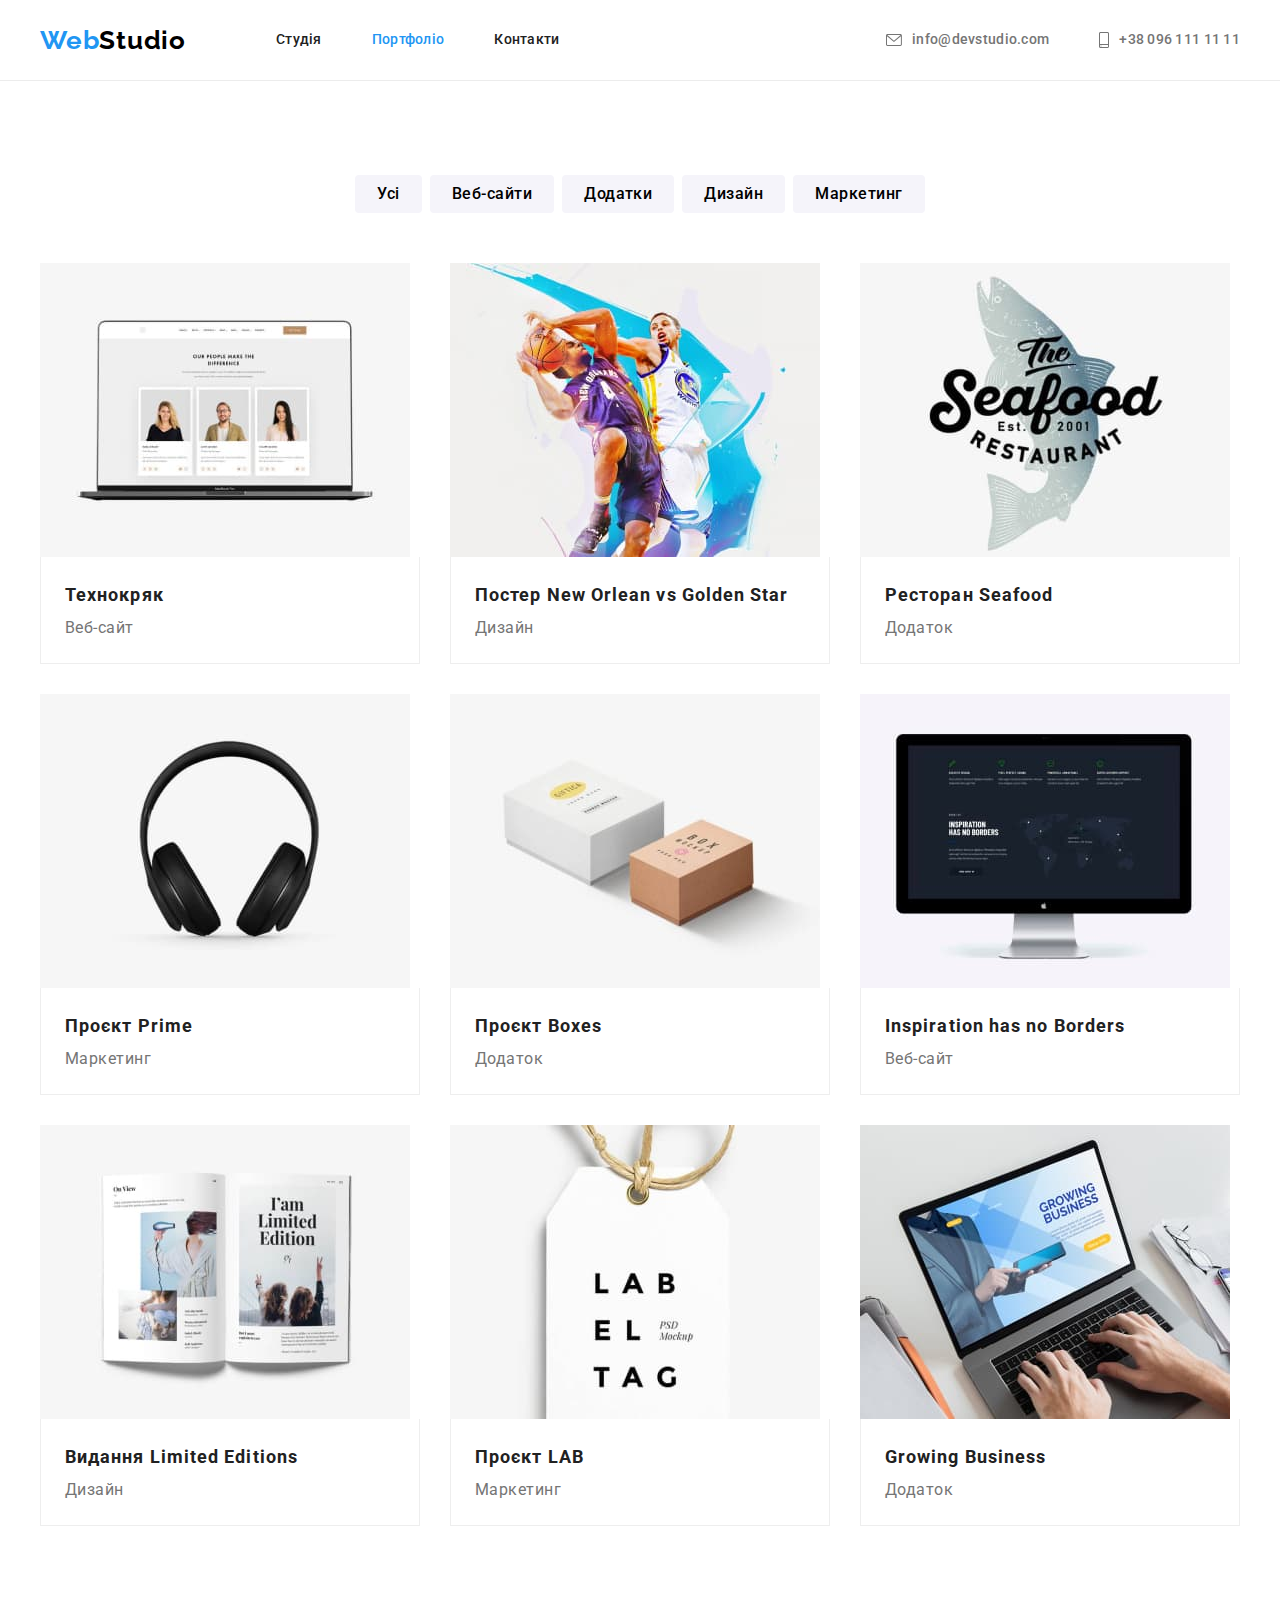
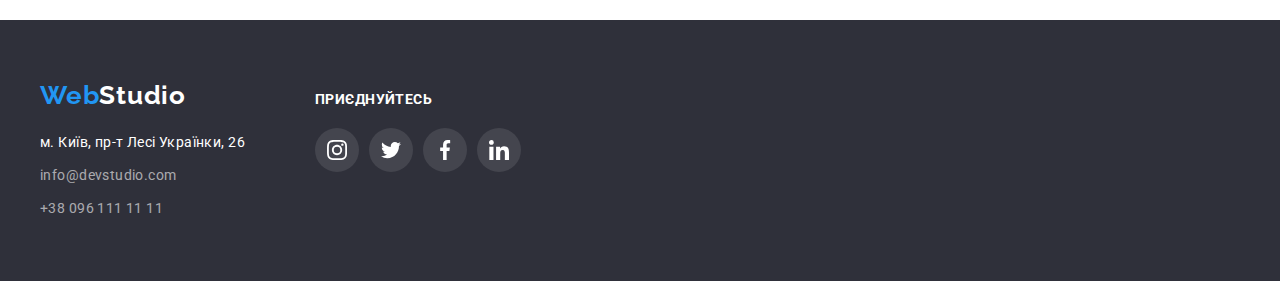
==== commit 396af86c: "ДЗ-4" ====
--- a/portfolio.html
+++ b/portfolio.html
@@ -5,7 +5,7 @@
 		<meta http-equiv="X-UA-Compatible" content="IE=edge" />
 		<meta name="viewport" content="width=device-width, initial-scale=1.0" />
 		<title>Portfolio</title>
-		<!----------------------------- Modern Normailze ------------------------------>
+		<!-- Modern Normailze -->
 		<link
 			rel="stylesheet"
 			href="https://cdnjs.cloudflare.com/ajax/libs/modern-normalize/1.1.0/modern-normalize.min.css"
@@ -13,18 +13,18 @@
 			crossorigin="anonymous"
 			referrerpolicy="no-referrer"
 		/>
-		<!-------------------------------- Font-style ---------------------------------->
+		<!-- Font-style -->
 		<link rel="preconnect" href="https://fonts.googleapis.com" />
 		<link rel="preconnect" href="https://fonts.gstatic.com" crossorigin />
 		<link
 			href="https://fonts.googleapis.com/css2?family=Raleway:wght@700&family=Roboto:wght@400;500;700;900&display=swap"
 			rel="stylesheet"
 		/>
-		<!---------------------------------- Styles ------------------------------------>
+		<!-- Styles -->
 		<link rel="stylesheet" href="./css/styles.css" />
 	</head>
 
-	<!---------------------------------- BODY ------------------------------------>
+	<!-- BODY -->
 	<body>
 		<!-- шапка сайту -->
 		<header class="header">
@@ -38,12 +38,14 @@
 				<nav class="navigation">
 					<ul class="nav-list list">
 						<li>
-							<a href="./index.html" class="nav-link link link-header current"
+							<a href="./index.html" class="nav-link link link-header"
 								>Студія</a
 							>
 						</li>
 						<li>
-							<a href="./portfolio.html" class="nav-link link link-header"
+							<a
+								href="./portfolio.html"
+								class="nav-link link link-header current"
 								>Портфоліо</a
 							>
 						</li>
